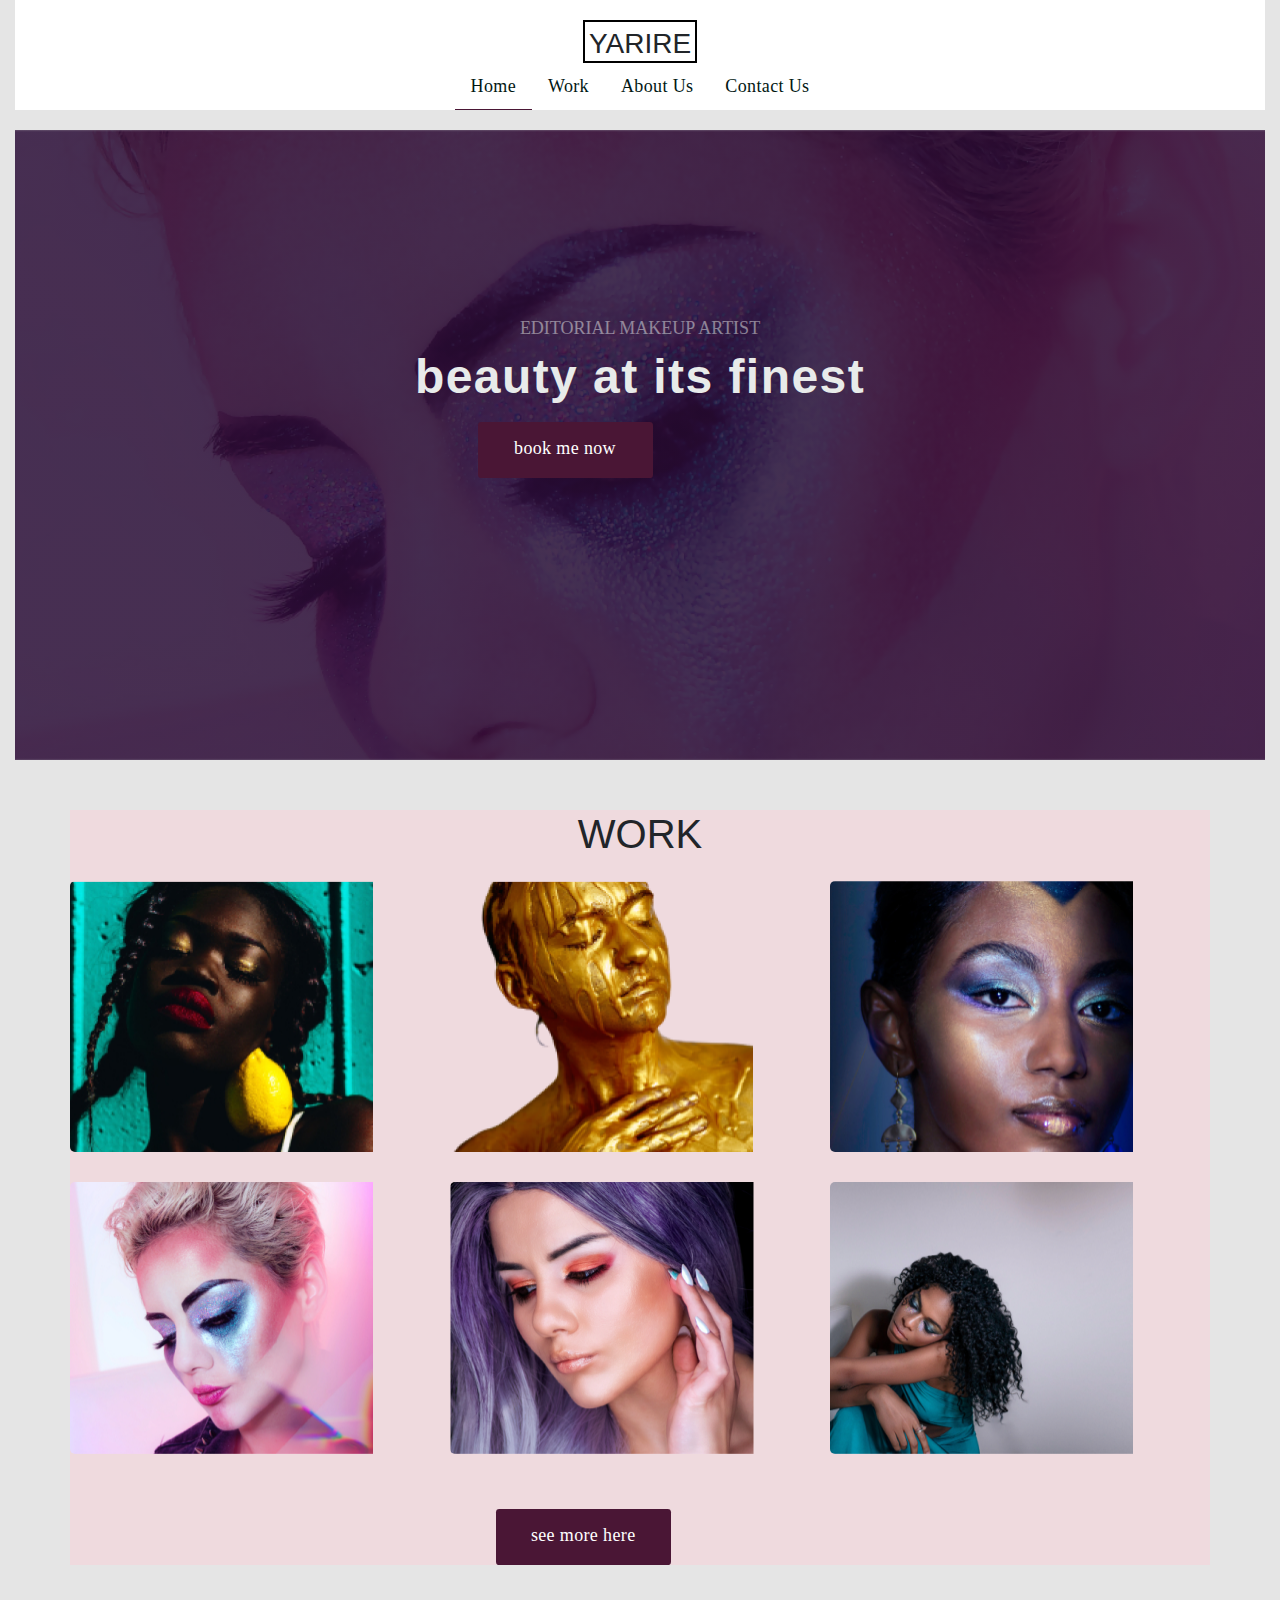
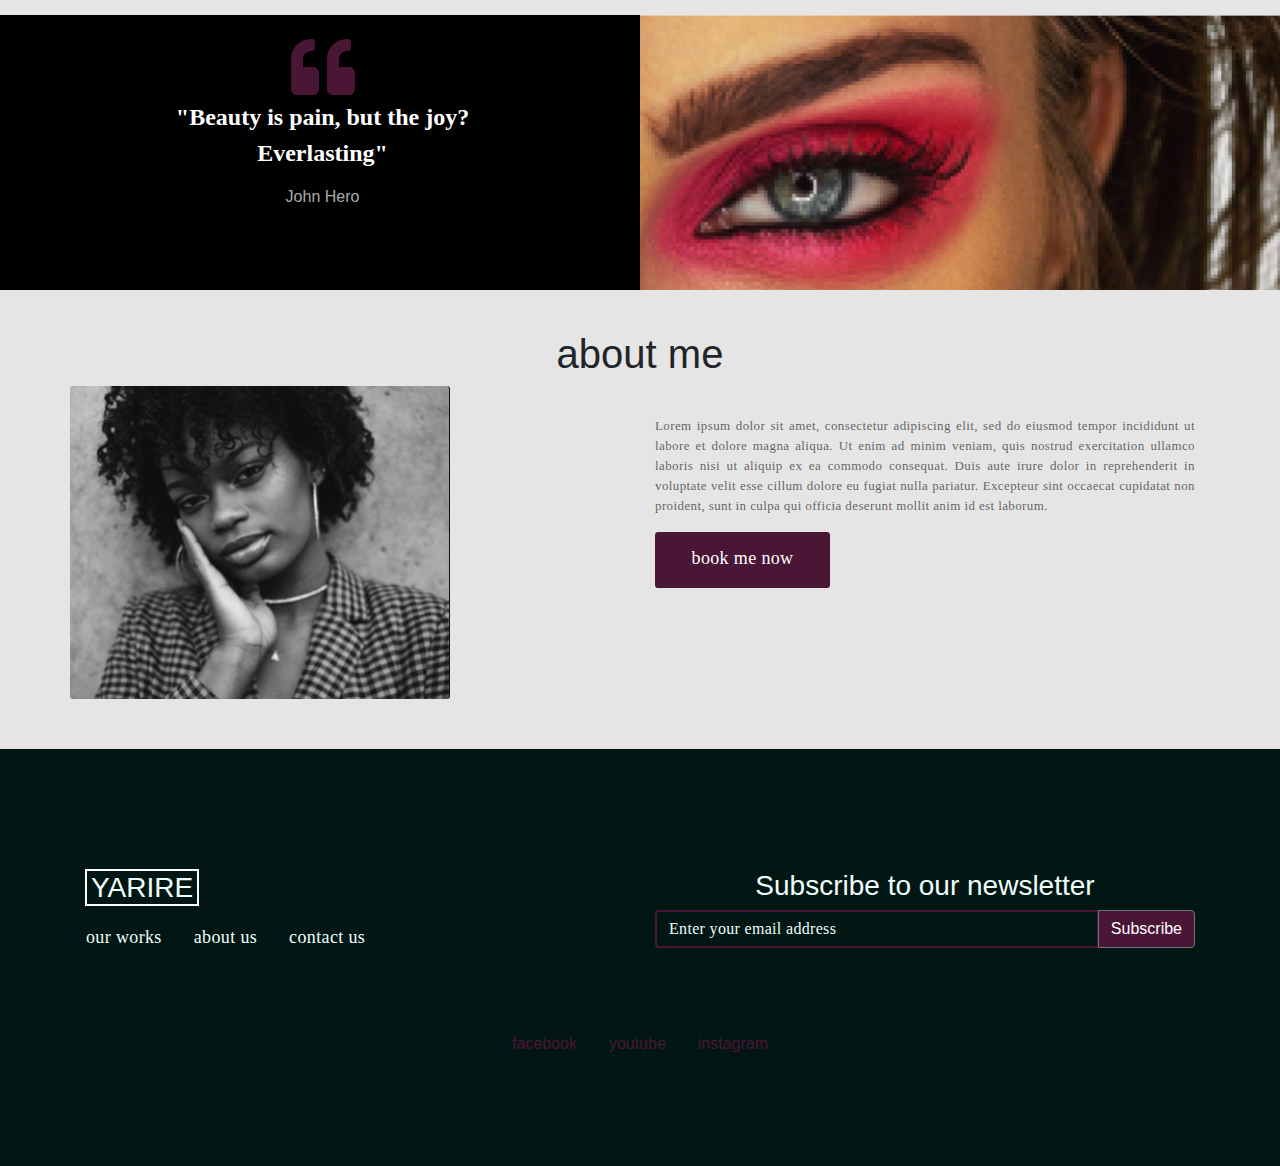
==== index.html @ 526dedab "will create yarire one page template" ====
<!DOCTYPE html>
<html lang="en">

<head>
    <meta charset="UTF-8">
    <meta name="viewport" content="width=device-width, initial-scale=1.0">
    <title>Yarire makeup studio</title>
    <link rel="stylesheet" href="assets/styles/bootstrap-css/bootstrap.min.css" type="text/css">
    <link rel="stylesheet" href="assets/styles/custom-css/main.css">
    <!-- <link href="https://fonts.googleapis.com/css2?family=Montserrat:wght@600&display=swap" rel="stylesheet"> -->
    <script src="assets/font-awesome/all.js"></script>
</head>

<body>
    <div class="container-fluid">
        <!-- header -->
        <header class="nav-header">

            <div class="container">
                <div class="row text-center logo">
                    <div class="col-sm-5 col-md-5 col-sm-5"></div>
                    <div class="col-lg-2 col-md-2 col-sm-2">
                        <h3 class="text-center header-title">YARIRE</h3>
                    </div>
                    <div class="col-sm-5 col-md-5 col-sm-5"></div>

                </div>
                <ul class="nav justify-content-center">
                    <li class="nav-item">
                        <a class="nav-link nav-active" href="#">home</a>
                    </li>
                    <li class="nav-item">
                        <a class="nav-link" href="#">work</a>
                    </li>
                    <li class="nav-item">
                        <a class="nav-link" href="#">about us</a>
                    </li>
                    <li class="nav-item">
                        <a class="nav-link" href="#">contact us</a>
                    </li>

                </ul>
            </div>
        </header>
        <!--- ############################# BANNER ########################## -->

        <div class="banner">
            <div class="banner-text">
                <h4 class="text-center">EDITORIAL MAKEUP ARTIST</h4>
                <p class="text-center">beauty at its finest</p>
                <a href="#" type="submit" class="text-center banner-btn">book me now</a>
            </div>
        </div>

        <!-- ############################# work ########################## -->
        <div class="container work">
            <h1 class="text-center">WORK</h1>
            <div class="row work-project">
                <div class="col-lg-4 col-md-4 col-sm-6 project project1"></div>
                <div class="col-lg-4 col-md-4 col-sm-6 project project2"></div>
                <div class="col-lg-4 col-md-4 col-sm-6 project project3"></div>
                <div class="col-lg-4 col-md-4 col-sm-6 project project4"></div>
                <div class="col-lg-4 col-md-4 col-sm-6 project project5"></div>
                <div class="col-lg-4 col-md-4 col-sm-6 project project6"></div>
            </div>
            <a href="#" type="submit" class="text-center flex-center">see more here</a>
        </div>

        <!-- ########advert ############################## -->
        <div class="advert row">
            <div class="col-lg-6 col-md-6 col-sm-6 advert-text text-center hide-mobile">
                <i class="fas fa-quote-left"></i>
                <p>"Beauty is pain, but the joy? <br>Everlasting"</p>
                <h6>John Hero</h6>
            </div>
            <div class="row advert-row">
                <div class="col-lg-4 col-md-4 col-sm-4 advert-text text-center" style="border: 1px solid red;">
                    <i class="fas fa-quote-left"></i>
                    <p>"Beauty is pain, but the joy? <br>Everlasting"</p>
                    <h6>John Hero</h6>
                </div>
            </div>
            <div class="col-lg-6 col-md-6 col-sm-6 advert-img"></div>
        </div>

        <!-- about us -->
        <div class="container about-us">
            <h1 class="text-center">about me</h1>
            <div class="row">
                <div class="col-lg-4 col-md-4 col-sm-12 about-img"></div>
                <div class="col-lg-2 col-md-2"></div>
                <div class="col-lg-6 col-md-6 col-sm-12 text-center about-text">
                    <!-- <h1 class="text-center">About Me</h1> -->
                    <p> Lorem ipsum dolor sit amet, consectetur adipiscing elit, sed do eiusmod
                        tempor incididunt ut
                        labore et dolore magna aliqua. Ut enim ad minim veniam, quis nostrud exercitation ullamco
                        laboris nisi ut aliquip ex ea commodo consequat. Duis aute irure dolor in reprehenderit in
                        voluptate velit esse cillum dolore eu fugiat nulla pariatur. Excepteur sint occaecat cupidatat
                        non proident, sunt in culpa qui officia deserunt mollit anim id est laborum.</p>
                    <a href="#" type="submit" class="banner-btn about-btn">book me now</a>
                </div>
            </div>
        </div>
    </div>



    <!-- footer -->
    <footer>
        <div class="row">
            <div class="col-lg-6 col-md-6 footer-left">
                <h3 class="text-center">YARIRE</h3>
                <div class="row">
                    <ul class="nav justify-content-center footer-left-nav">
                        <li class="nav-item">
                            <a class="nav-link" href="#">our works</a>
                        </li>
                        <li class="nav-item">
                            <a class="nav-link" href="#">about us</a>
                        </li>
                        <li class="nav-item">
                            <a class="nav-link" href="#">contact us</a>
                        </li>

                    </ul>
                </div>
            </div>
            <!-- <div class="col-lg-4 col-md-4"></div> -->
            <div class="col-lg-6 col-md-6  footer-right">
                <h3 class="text-center">Subscribe to our newsletter</h3>
                <form class="form-group ">
                    <div class="input-group mb-3 msg-form">
                        <input type="email" class="form-control" placeholder="Enter your email address"
                            aria-label="Recipient's username" aria-describedby="button-addon2">
                        <div class="input-group-append">
                            <button class="btn btn-outline-secondary msg-btn" type="button"
                                id="button-addon2">Subscribe</button>
                        </div>
                    </div>
                </form>
            </div>
        </div>

        <div class="container text-center footer-bottom">
            <!-- <div class="row"> -->
            <ul class="nav justify-content-center">
                <li class="nav-item">
                    <a class="nav-link" href="#">facebook</a>
                </li>
                <li class="nav-item">
                    <a class="nav-link" href="#">youtube</a>
                </li>
                <li class="nav-item">
                    <a class="nav-link" href="#">instagram</a>
                </li>

            </ul>
            <!-- </div> -->
        </div>

    </footer>

    <script src="assets/js/bootstrap-js/jquery.js">
    </script>
    <script src="assets/js/bootstrap-js/bootstrap.min.js">
    </script>
    <script src="assets/js/bootstrap-js/popper.js">
    </script>
</body>

</html>
---- assets/styles/custom-css/main.css ----
* {
    margin: 0;
    padding: 0;
    box-sizing: border-box !important;
}

body {
    background: #e5e5e5;
    /* overflow-x: hidden!important; */
    width: 100%
}

/* Navigations */
.nav-header {
    background: #fff;
    padding-top: 20px;
}

.header-title {
    border: 2px solid #000;
    max-width: 114px;
    margin: 0 auto;
    padding-top: 5px;
}

.container-fluid ul li a {
    font-family: "Jaldi";
    font-style: normal;
    font-weight: normal;
    font-size: 18px;
    line-height: 30px;
    letter-spacing: 0.02em;
    color: #021713;
    text-transform: capitalize;
}

.nav-active {
    border-bottom: 1px solid #4A1635;
    color: #4A1635;
}


/* banner */
.banner {
    height: 70vh;
    background: linear-gradient(rgba(41, 11, 51, 0.61), rgba(41, 11, 51, 0.61)),
        url('../../images/banner.png')center/cover no-repeat;
}

.banner h4 {
    font-family: "Montserrat";
    font-style: normal;
    font-weight: normal;
    font-size: 14px;
    line-height: 18px;
    color: #E8EBEA;
    opacity: 0.5;
}

.banner-text {
    padding-top: 50%;
}

.banner p {
    font-family: 'Montserrat', sans-serif;
    font-style: normal;
    font-weight: 600;
    font-size: 32px;
    line-height: 39px;
    letter-spacing: 0.03em;
    color: #E8EBEA;
}

.banner-btn,
.work a {
    width: 98px;
    margin: 0 auto;
    height: 38px;
    background: #4A1635;
    border-radius: 3.37277px;
    font-family: 'Montserrat';
    font-style: normal;
    font-weight: normal;
    font-size: 13px;
    line-height: 16px;
    letter-spacing: 0.02em;
    color: #FFFFFF;
    text-decoration: none;
    padding-top: 10px;
    margin-left: 33%;
}

@media screen and (min-width:576px) {
    .banner {
        margin-top: 20px;
    }

    .banner-text {
        padding-top: 15%;
    }

    .banner p {
        font-size: 48px;
        line-height: 59px;
    }

    .banner h4 {
        font-size: 18px;
        line-height: 22px;
    }

    .banner-btn,
    .work a {
        width: 175px;
        margin: 0 auto;
        height: 56px;
        font-style: normal;
        font-weight: normal;
        font-size: 18px;
        line-height: 22px;
        padding-top: 15px;
        margin-left: 37%;
    }
}


/* work */
.work {
    margin: 40px 0;
}

.project {
    width: 133px;
    height: 123.35px;
    transition: transform 2s;
    opacity: 1;
    display: block;
    margin: auto;
    border-radius: 5px;
}

.project:hover {
    transform: scale(1.2);
    cursor: pointer;
    opacity: 0.4;
}

.project1 {
    background-image: url("../../images/work-1.png");
    background-repeat: no-repeat;
    margin-top: 15px;
    margin-bottom: 15px;
}

.project2 {
    background-image: url("../../images/work-2.png");
    background-repeat: no-repeat;
    margin-left: 14px;
    margin-top: 15px;
    margin-bottom: 15px;
}

.project3 {
    background-image: url("../../images/work-3.png");
    background-repeat: no-repeat;
    margin-top: 15px;
    margin-bottom: 15px;
}

.project4 {
    background-image: url("../../images/work-4.png");
    background-repeat: no-repeat;
    margin-left: 14px;
    margin-top: 15px;
    margin-bottom: 15px;
}

.project5 {
    background-image: url("../../images/work-5.png");
    background-repeat: no-repeat;
    margin-top: 15px;
    margin-bottom: 15px;
}

.project6 {
    background-image: url("../../images/work-6.png");
    background-repeat: no-repeat;
    margin-left: 14px;
    margin-top: 15px;
    margin-bottom: 15px;
}

/* work at big screen */
@media screen and (min-width:772px) {
    .work {
        background: rgba(243, 212, 218, 0.68);
        margin: 50px auto;
    }

    .work a {
        margin-top: 40px;
    }

    .project {
        width: 303px;
        height: 271.69px;
        display: block;
        margin: 15px auto;
        ;
    }

    .project:hover {
        transform: scale(0.85);
    }
}

/* advert */
.advert {
    height: 140px;
    background: url('../../images/work-advert.png')center/cover no-repeat;
}

.advert-text {
    background: #000;
    padding-top: 20px;
    padding-right: 10px;
}

.advert-text p {
    font-family: Open Sans;
    font-style: normal;
    font-weight: bold;
    font-size: 16px;
    line-height: 24px;
    color: #fff;
}

.hide-mobile {
    display: none;
}

.advert-text h6 {
    color: rgba(255, 255, 255, 0.68);
}

.advert-text .fa-quote-left {
    font-family: "Montserrat";
    font-style: normal;
    font-weight: bold;
    font-size: 28px;
    line-height: 36px;
    text-align: center;
    letter-spacing: 0.03em;
    color: #4A1635
}

/* advert at big screen */
@media screen and (min-width:772px) {
    .advert {
        height: 275.3px;
    }

    .advert-row {
        display: none;
    }

    .advert-text p {
        font-size: 24px;
        line-height: 36px;
    }

    .advert-text .fa-quote-left {
        font-size: 64px;
        line-height: 36px;
    }

    .hide-mobile {
        display: block;
    }
}

/* about us */
.about-us {
    margin-top: 40px;
}

.about-img {
    width: 253.05px;
    height: 312.45px;
    background: url("../../images/about-img.png")center/cover no-repeat;
    transition: transform 1s ease-in-out;
    margin: auto;
    border-right: 1.3px solid #021713;
    border-radius: 3px;
}

.about-img:hover {
    transform: scale(0.8);
    cursor: pointer;
}

.about-text p {
    font-family: Open Sans;
    font-style: normal;
    font-weight: normal;
    font-size: 13px;
    line-height: 20px;
    letter-spacing: 0.03em;
    color: rgba(0, 0, 0, 0.6);
    text-align: justify;
    padding-top: 30px
}

* a {
    text-decoration: none !important;
}

@media screen and (min-width:772px) {
    .about-btn {
        margin: auto;
        float: left
    }
}

footer {
    height: 417px;
    background: #021713;
    margin-top: 50px;
}

footer h3 {
    margin-top: 120px;
    color: #effffc
}

.footer-left {
    padding-left: 100px
}

.footer-right {
    padding-right: 100px;
}

.footer-left h3 {
    border: 2px solid #fff;
    width: 114px;
    margin-left: 0;
    margin-right: 0
}

.footer-right input {
    border: 2px solid #4A1635;
    ;
    background: #021713;
}

.footer-right input::placeholder {
    font-family: Open Sans;
    font-style: normal;
    font-weight: normal;
    font-size: 16px;
    line-height: 22px;
    letter-spacing: 0.02em;
    color: #EFFFFC;
}

.msg-btn {
    background: #4A1635;
    color: #FFF
}

.footer-left-nav a {
    color: #effffc !important;
    font-style: normal;
    font-weight: normal;
    font-size: 18px;
    line-height: 30px;
    letter-spacing: 0.02em;
    font-family: "jardi";
}


.footer-bottom {
    padding-top: 60px;
}

.footer-bottom li a {
    color: #4A1635 !important;
}
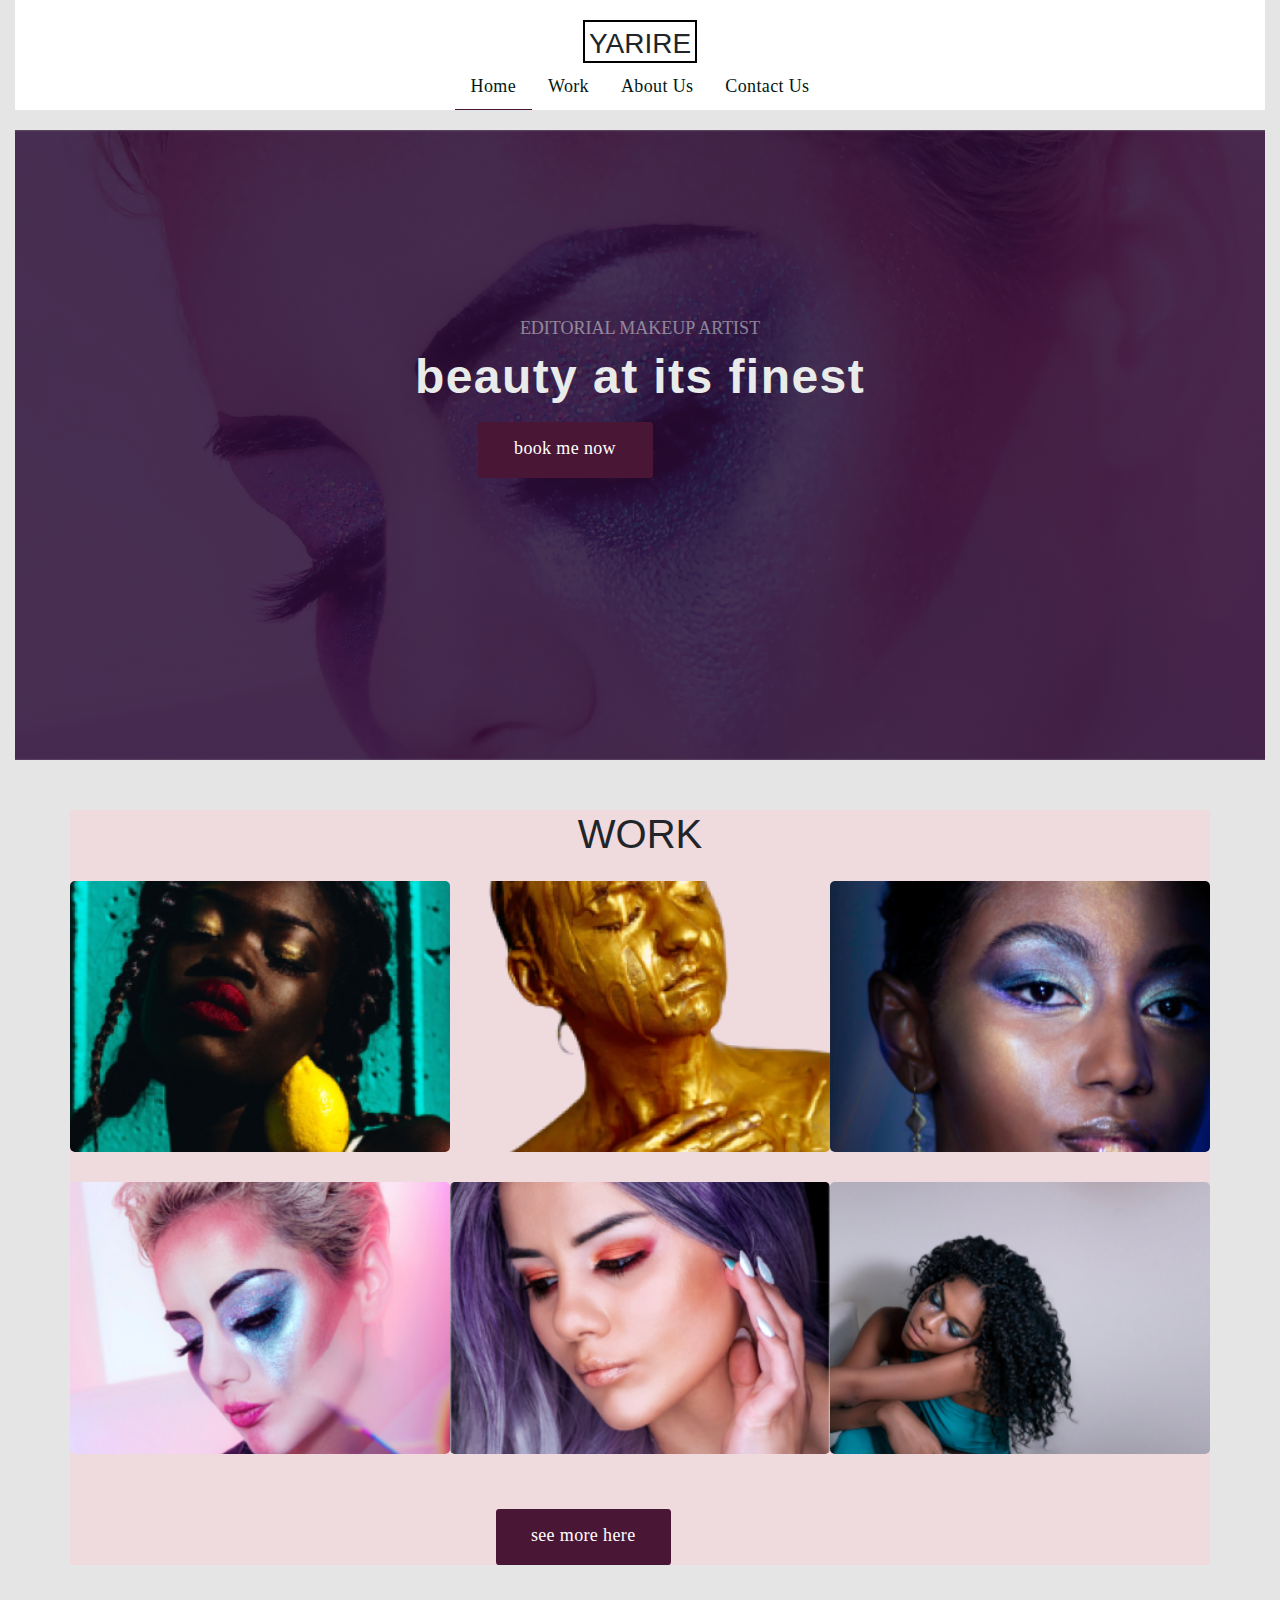
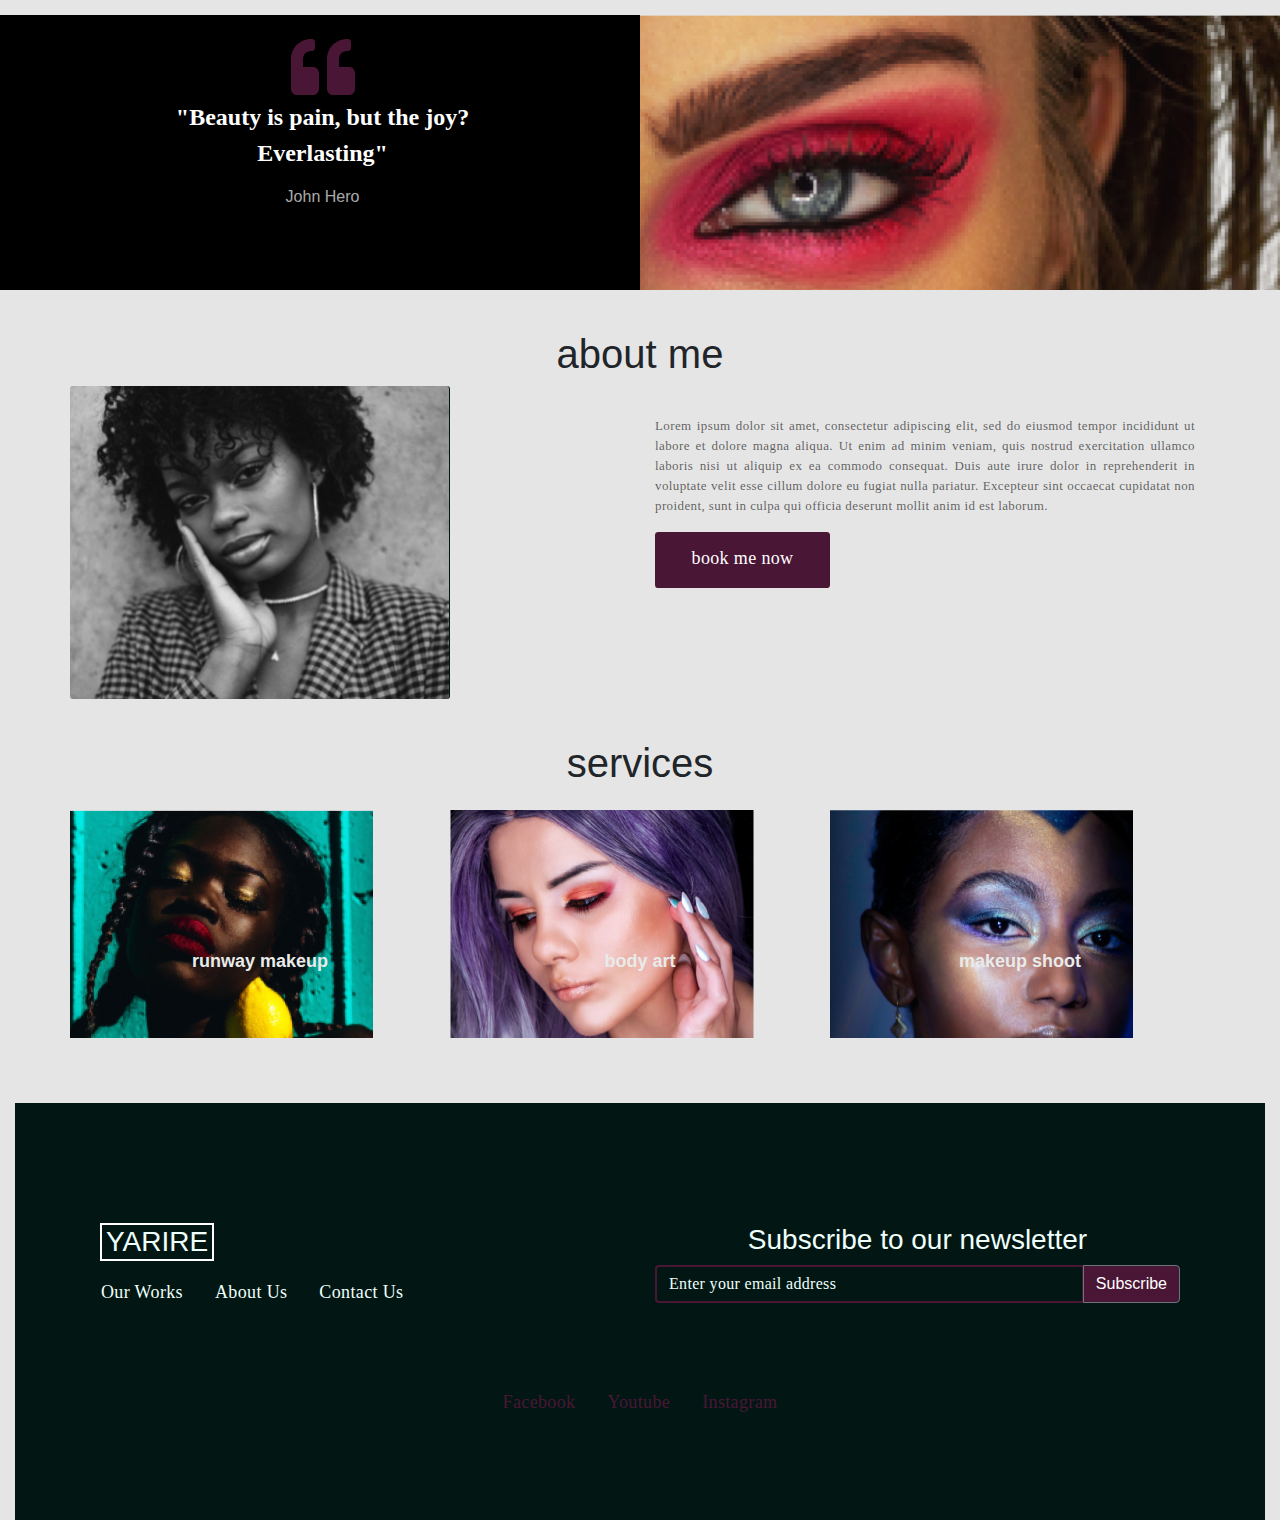
==== commit 2728e0c7: "will uodate the page" ====
--- a/index.html
+++ b/index.html
@@ -101,64 +101,81 @@
                 </div>
             </div>
         </div>
+
+        <div class="container services">
+            <h1 class="text-center">services</h1>
+            <div class="row">
+                <div class="col-sm-4 col-md-4 col-lg-4 service service1 ">
+                    <p class="text-center">runway makeup</p>
+                </div>
+                <div class="col-sm-4 col-md-4 col-lg-4 service service2">
+                    <p class="text-center">body art</p>
+                </div>
+                <div class="col-sm-4 col-md-4 col-lg-4 service service3">
+                    <p class="text-center">makeup shoot</p>
+                </div>
+            </div>
+        </div>
+
+        <!-- footer -->
+        <footer>
+            <div class="row">
+                <div class="col-lg-6 col-md-6 footer-left">
+                    <h3 class="text-center">YARIRE</h3>
+                    <div class="row">
+                        <ul class="nav justify-content-center footer-left-nav">
+                            <li class="nav-item">
+                                <a class="nav-link" href="#">our works</a>
+                            </li>
+                            <li class="nav-item">
+                                <a class="nav-link" href="#">about us</a>
+                            </li>
+                            <li class="nav-item">
+                                <a class="nav-link" href="#">contact us</a>
+                            </li>
+
+                        </ul>
+                    </div>
+                </div>
+                <!-- <div class="col-lg-4 col-md-4"></div> -->
+                <div class="col-lg-6 col-md-6  footer-right">
+                    <h3 class="text-center">Subscribe to our newsletter</h3>
+                    <form class="form-group ">
+                        <div class="input-group mb-3 msg-form">
+                            <input type="email" class="form-control" placeholder="Enter your email address"
+                                aria-label="Recipient's username" aria-describedby="button-addon2">
+                            <div class="input-group-append">
+                                <button class="btn btn-outline-secondary msg-btn" type="button"
+                                    id="button-addon2">Subscribe</button>
+                            </div>
+                        </div>
+                    </form>
+                </div>
+            </div>
+
+            <div class="container text-center footer-bottom">
+                <!-- <div class="row"> -->
+                <ul class="nav justify-content-center">
+                    <li class="nav-item">
+                        <a class="nav-link" href="#">facebook</a>
+                    </li>
+                    <li class="nav-item">
+                        <a class="nav-link" href="#">youtube</a>
+                    </li>
+                    <li class="nav-item">
+                        <a class="nav-link" href="#">instagram</a>
+                    </li>
+
+                </ul>
+                <!-- </div> -->
+            </div>
+
+        </footer>
     </div>
 
 
 
-    <!-- footer -->
-    <footer>
-        <div class="row">
-            <div class="col-lg-6 col-md-6 footer-left">
-                <h3 class="text-center">YARIRE</h3>
-                <div class="row">
-                    <ul class="nav justify-content-center footer-left-nav">
-                        <li class="nav-item">
-                            <a class="nav-link" href="#">our works</a>
-                        </li>
-                        <li class="nav-item">
-                            <a class="nav-link" href="#">about us</a>
-                        </li>
-                        <li class="nav-item">
-                            <a class="nav-link" href="#">contact us</a>
-                        </li>
 
-                    </ul>
-                </div>
-            </div>
-            <!-- <div class="col-lg-4 col-md-4"></div> -->
-            <div class="col-lg-6 col-md-6  footer-right">
-                <h3 class="text-center">Subscribe to our newsletter</h3>
-                <form class="form-group ">
-                    <div class="input-group mb-3 msg-form">
-                        <input type="email" class="form-control" placeholder="Enter your email address"
-                            aria-label="Recipient's username" aria-describedby="button-addon2">
-                        <div class="input-group-append">
-                            <button class="btn btn-outline-secondary msg-btn" type="button"
-                                id="button-addon2">Subscribe</button>
-                        </div>
-                    </div>
-                </form>
-            </div>
-        </div>
-
-        <div class="container text-center footer-bottom">
-            <!-- <div class="row"> -->
-            <ul class="nav justify-content-center">
-                <li class="nav-item">
-                    <a class="nav-link" href="#">facebook</a>
-                </li>
-                <li class="nav-item">
-                    <a class="nav-link" href="#">youtube</a>
-                </li>
-                <li class="nav-item">
-                    <a class="nav-link" href="#">instagram</a>
-                </li>
-
-            </ul>
-            <!-- </div> -->
-        </div>
-
-    </footer>
 
     <script src="assets/js/bootstrap-js/jquery.js">
     </script>
--- a/assets/styles/custom-css/main.css
+++ b/assets/styles/custom-css/main.css
@@ -137,6 +137,8 @@
     display: block;
     margin: auto;
     border-radius: 5px;
+    background-position: center;
+    background-size: cover;
 }
 
 .project:hover {
@@ -184,7 +186,6 @@
 
 .project6 {
     background-image: url("../../images/work-6.png");
-    background-repeat: no-repeat;
     margin-left: 14px;
     margin-top: 15px;
     margin-bottom: 15px;
@@ -386,4 +387,41 @@
 
 .footer-bottom li a {
     color: #4A1635 !important;
+}
+
+.services {
+    margin-top: 40px;
+}
+
+.service {
+    width: 286px;
+    height: 228.29px;
+    display: block;
+    margin: 15px auto;
+    background-repeat: no-repeat;
+}
+.service p{
+    font-weight: 600;
+    font-size: 18px;
+    line-height: 22px;
+    color: #E8EBEA;
+    padding-top: 40%;
+}
+
+.service1 {
+    background-image: url("../../images/work-1.png");
+}
+
+.service2 {
+    background-image: url("../../images/work-5.png");
+}
+
+.service3 {
+    background-image: url("../../images/work-3.png");
+}
+
+@media screen and (min-width:576px) {
+    /* .service {
+        margin: 15px 10px;
+    } */
 }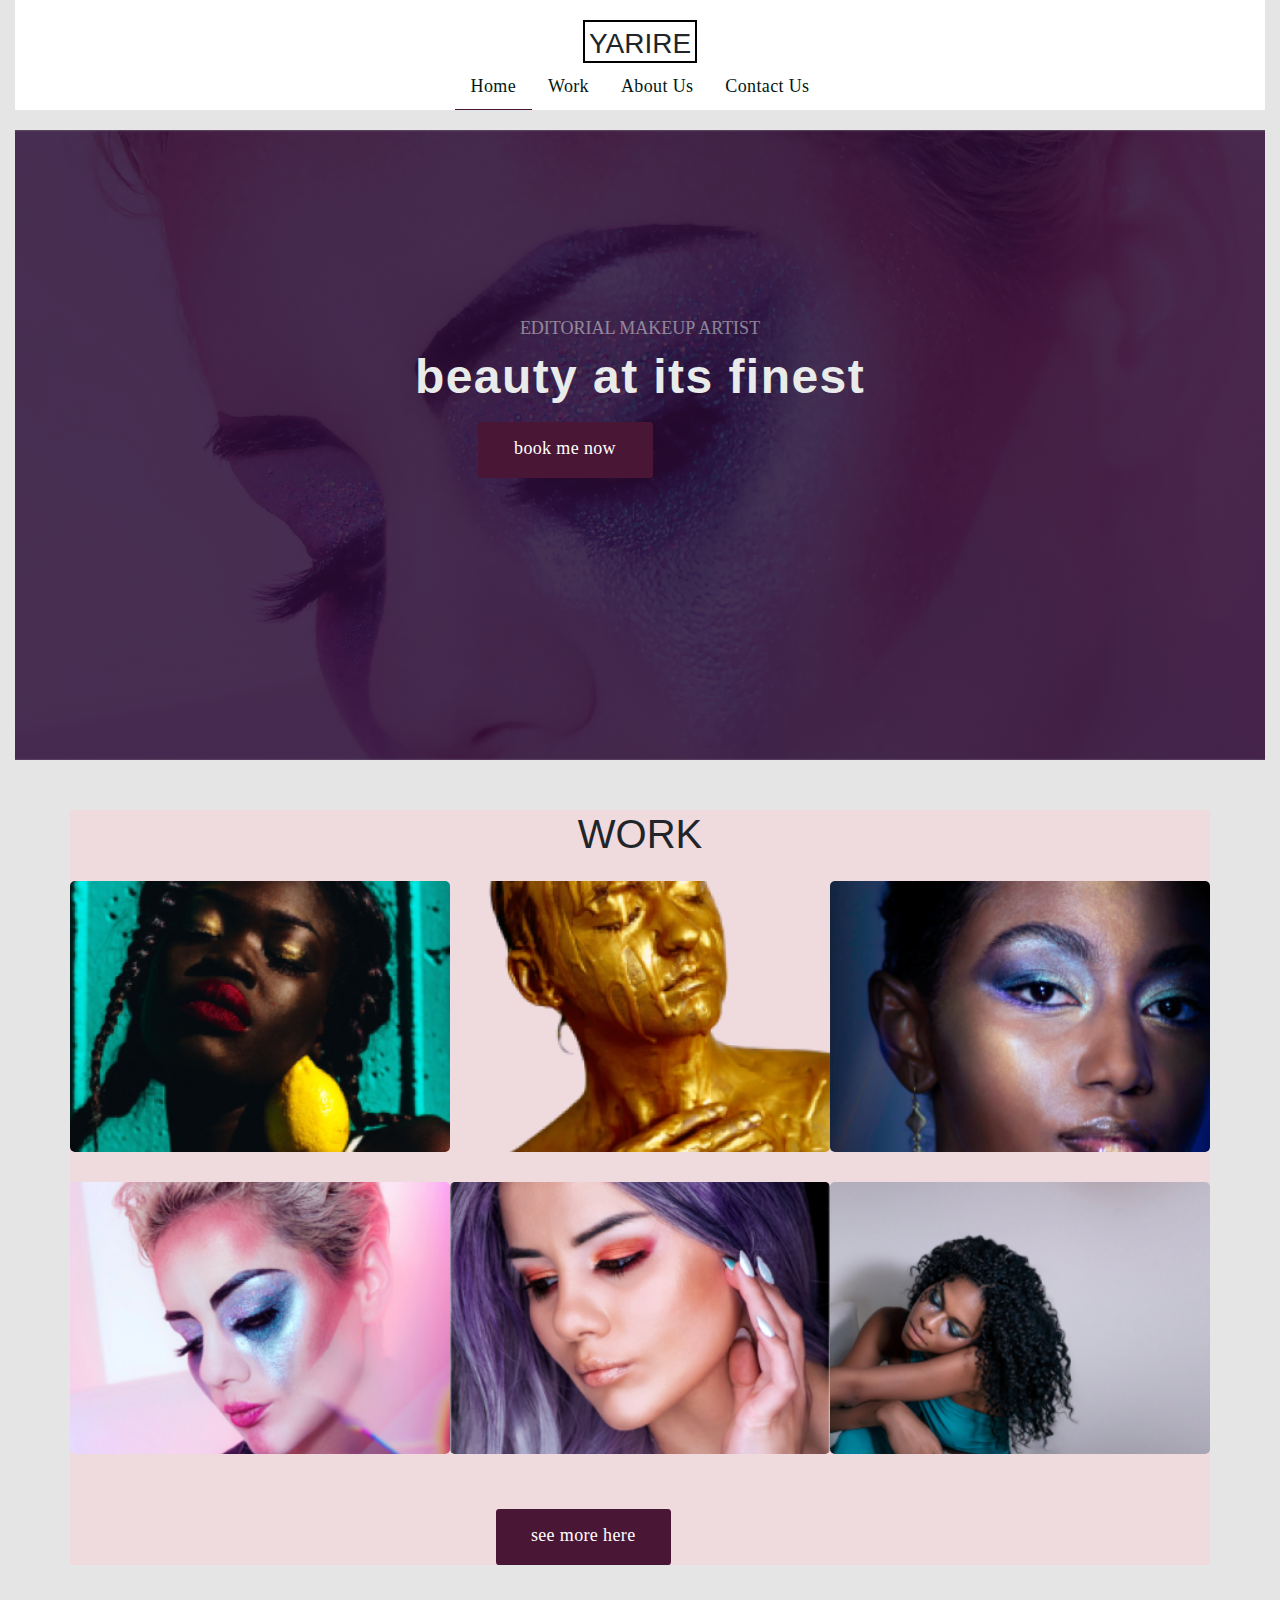
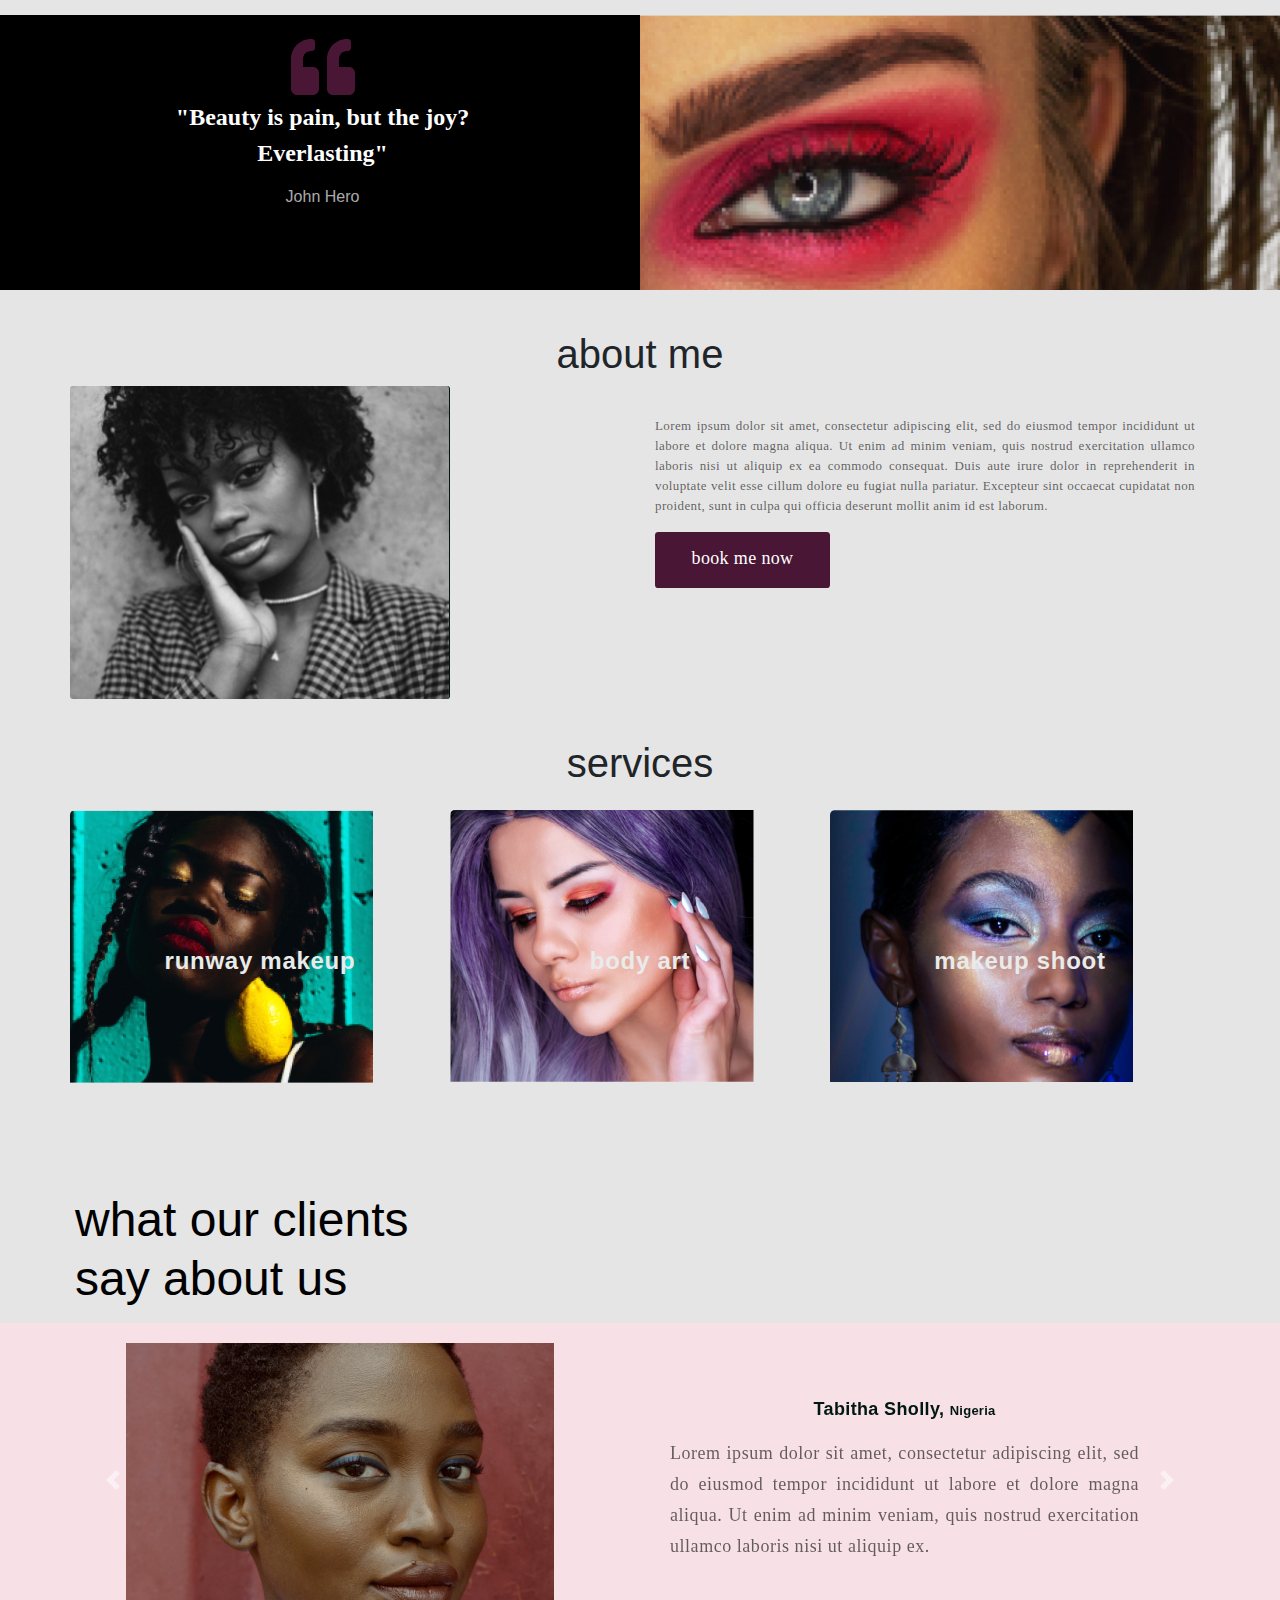
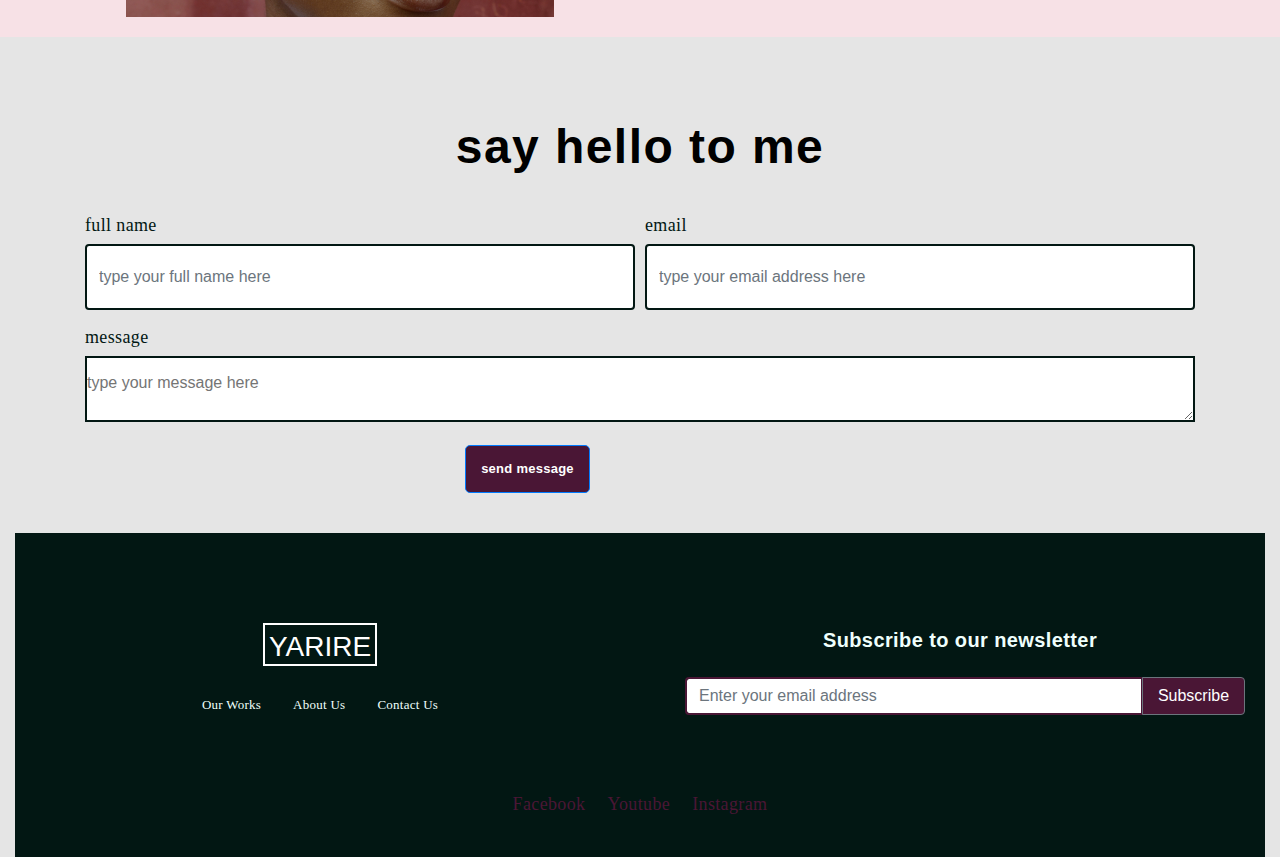
==== commit e2c73d47: "my template is ready for review" ====
--- a/index.html
+++ b/index.html
@@ -2,11 +2,11 @@
 <html lang="en">
 
 <head>
-    <meta charset="UTF-8">
-    <meta name="viewport" content="width=device-width, initial-scale=1.0">
+    <meta charset="UTF-8" />
+    <meta name="viewport" content="width=device-width, initial-scale=1.0" />
     <title>Yarire makeup studio</title>
-    <link rel="stylesheet" href="assets/styles/bootstrap-css/bootstrap.min.css" type="text/css">
-    <link rel="stylesheet" href="assets/styles/custom-css/main.css">
+    <link rel="stylesheet" href="assets/styles/bootstrap-css/bootstrap.min.css" type="text/css" />
+    <link rel="stylesheet" href="assets/styles/custom-css/main.css" />
     <!-- <link href="https://fonts.googleapis.com/css2?family=Montserrat:wght@600&display=swap" rel="stylesheet"> -->
     <script src="assets/font-awesome/all.js"></script>
 </head>
@@ -15,7 +15,6 @@
     <div class="container-fluid">
         <!-- header -->
         <header class="nav-header">
-
             <div class="container">
                 <div class="row text-center logo">
                     <div class="col-sm-5 col-md-5 col-sm-5"></div>
@@ -23,7 +22,6 @@
                         <h3 class="text-center header-title">YARIRE</h3>
                     </div>
                     <div class="col-sm-5 col-md-5 col-sm-5"></div>
-
                 </div>
                 <ul class="nav justify-content-center">
                     <li class="nav-item">
@@ -38,7 +36,6 @@
                     <li class="nav-item">
                         <a class="nav-link" href="#">contact us</a>
                     </li>
-
                 </ul>
             </div>
         </header>
@@ -70,13 +67,13 @@
         <div class="advert row">
             <div class="col-lg-6 col-md-6 col-sm-6 advert-text text-center hide-mobile">
                 <i class="fas fa-quote-left"></i>
-                <p>"Beauty is pain, but the joy? <br>Everlasting"</p>
+                <p>"Beauty is pain, but the joy? <br />Everlasting"</p>
                 <h6>John Hero</h6>
             </div>
             <div class="row advert-row">
                 <div class="col-lg-4 col-md-4 col-sm-4 advert-text text-center" style="border: 1px solid red;">
                     <i class="fas fa-quote-left"></i>
-                    <p>"Beauty is pain, but the joy? <br>Everlasting"</p>
+                    <p>"Beauty is pain, but the joy? <br />Everlasting"</p>
                     <h6>John Hero</h6>
                 </div>
             </div>
@@ -91,12 +88,15 @@
                 <div class="col-lg-2 col-md-2"></div>
                 <div class="col-lg-6 col-md-6 col-sm-12 text-center about-text">
                     <!-- <h1 class="text-center">About Me</h1> -->
-                    <p> Lorem ipsum dolor sit amet, consectetur adipiscing elit, sed do eiusmod
-                        tempor incididunt ut
-                        labore et dolore magna aliqua. Ut enim ad minim veniam, quis nostrud exercitation ullamco
-                        laboris nisi ut aliquip ex ea commodo consequat. Duis aute irure dolor in reprehenderit in
-                        voluptate velit esse cillum dolore eu fugiat nulla pariatur. Excepteur sint occaecat cupidatat
-                        non proident, sunt in culpa qui officia deserunt mollit anim id est laborum.</p>
+                    <p>
+                        Lorem ipsum dolor sit amet, consectetur adipiscing elit, sed do
+                        eiusmod tempor incididunt ut labore et dolore magna aliqua. Ut
+                        enim ad minim veniam, quis nostrud exercitation ullamco laboris
+                        nisi ut aliquip ex ea commodo consequat. Duis aute irure dolor in
+                        reprehenderit in voluptate velit esse cillum dolore eu fugiat
+                        nulla pariatur. Excepteur sint occaecat cupidatat non proident,
+                        sunt in culpa qui officia deserunt mollit anim id est laborum.
+                    </p>
                     <a href="#" type="submit" class="banner-btn about-btn">book me now</a>
                 </div>
             </div>
@@ -105,7 +105,7 @@
         <div class="container services">
             <h1 class="text-center">services</h1>
             <div class="row">
-                <div class="col-sm-4 col-md-4 col-lg-4 service service1 ">
+                <div class="col-sm-4 col-md-4 col-lg-4 service service1">
                     <p class="text-center">runway makeup</p>
                 </div>
                 <div class="col-sm-4 col-md-4 col-lg-4 service service2">
@@ -117,11 +117,86 @@
             </div>
         </div>
 
+        <!-- <div class="container-fluid"> -->
+        <h1 class="testimonial-title text-left">
+            what our clients <br />
+            say about us
+        </h1>
+        <div class="row testimonial row-carousel">
+            <div id="carouselExampleCaptions" class="carousel slide" data-ride="carousel">
+                <ol class="carousel-indicators">
+                    <li data-target="#carouselExampleCaptions" data-slide-to="0" class="active"></li>
+                    <li data-target="#carouselExampleCaptions" data-slide-to="1"></li>
+                    <li data-target="#carouselExampleCaptions" data-slide-to="2"></li>
+                </ol>
+                <div class="carousel-inner">
+                    <div class="carousel-item active">
+                        <div class="row">
+                            <div class="col-lg-1 col-md-1"></div>
+                            <div class="col-lg-3 col-md-3 col-sm-12 car-img">
+                                <img src="./assets/images/testimony.png" class="d-block" alt="" />
+                            </div>
+                            <div class="col-lg-2 col-md-2"></div>
+                            <div class="col-lg-5 col-md-5 col-sm-10 car-text-cont">
+                                <h5 class="text-center">Tabitha Sholly, <span>Nigeria</span></h5>
+                                <p class="car-text">
+                                    Lorem ipsum dolor sit amet, consectetur adipiscing elit, sed
+                                    do eiusmod tempor incididunt ut labore et dolore magna
+                                    aliqua. Ut enim ad minim veniam, quis nostrud exercitation
+                                    ullamco laboris nisi ut aliquip ex.
+                                </p>
+                            </div>
+                            <div class="col-lg-1 col-md-1"></div>
+                        </div>
+                    </div>
+                </div>
+                <a class="carousel-control-prev" href="#carouselExampleCaptions" role="button" data-slide="prev">
+                    <span class="carousel-control-prev-icon prev" aria-hidden="true"></span>
+                </a>
+                <a class="carousel-control-next" href="#carouselExampleCaptions" role="button" data-slide="next">
+                    <span class="carousel-control-next-icon next" aria-hidden="true"></span>
+                </a>
+            </div>
+        </div>
+
+        <!-- contact -->
+        <!-- contact us -->
+        <div class="row">
+            <div class="container contact-us">
+
+                <h1 class="text-center">say hello to me</h1>
+                <form>
+                    <div class="form-row">
+                        <div class="form-group col-md-6 mb-3">
+                            <label for="inputName">full name</label>
+                            <input type="text" class="form-control" id="inputName"
+                                placeholder="type your full name here">
+                        </div>
+                        <div class="form-group col-md-6 mb-3">
+                            <label for="inputEmail4">email</label>
+                            <input type="email" class="form-control" id="inputEmail4"
+                                placeholder="type your email address here">
+                        </div>
+                    </div>
+                    <div class="form-group mb-3">
+                        <label for="message">message</label>
+                        <textarea name="message" id="message" cols="100" rows="1"
+                            placeholder="type your message here"></textarea>
+                    </div>
+                    <div class="row">
+                        <div class="col-4 offset-4">
+                            <button type="submit" class="btn btn-primary">send message</button>
+                        </div>
+                    </div>
+                </form>
+
+            </div>
+        </div>
         <!-- footer -->
         <footer>
-            <div class="row">
-                <div class="col-lg-6 col-md-6 footer-left">
-                    <h3 class="text-center">YARIRE</h3>
+            <div class="row footer-row-top" >
+                <div class="col-lg-6 col-md-6 col-sm-12 footer-left">
+                    <h3 class="text-center header-title footer-title text-white">YARIRE</h3>
                     <div class="row">
                         <ul class="nav justify-content-center footer-left-nav">
                             <li class="nav-item">
@@ -138,7 +213,7 @@
                     </div>
                 </div>
                 <!-- <div class="col-lg-4 col-md-4"></div> -->
-                <div class="col-lg-6 col-md-6  footer-right">
+                <div class="col-lg-6 col-md-6 col-sm-12 footer-right">
                     <h3 class="text-center">Subscribe to our newsletter</h3>
                     <form class="form-group ">
                         <div class="input-group mb-3 msg-form">
@@ -173,16 +248,9 @@
         </footer>
     </div>
 
-
-
-
-
-    <script src="assets/js/bootstrap-js/jquery.js">
-    </script>
-    <script src="assets/js/bootstrap-js/bootstrap.min.js">
-    </script>
-    <script src="assets/js/bootstrap-js/popper.js">
-    </script>
+    <script src="assets/js/bootstrap-js/jquery.js"></script>
+    <script src="assets/js/bootstrap-js/bootstrap.min.js"></script>
+    <script src="assets/js/bootstrap-js/popper.js"></script>
 </body>
 
 </html>--- a/assets/styles/custom-css/main.css
+++ b/assets/styles/custom-css/main.css
@@ -207,7 +207,7 @@
         height: 271.69px;
         display: block;
         margin: 15px auto;
-        ;
+        padding: 10px
     }
 
     .project:hover {
@@ -323,71 +323,6 @@
     }
 }
 
-footer {
-    height: 417px;
-    background: #021713;
-    margin-top: 50px;
-}
-
-footer h3 {
-    margin-top: 120px;
-    color: #effffc
-}
-
-.footer-left {
-    padding-left: 100px
-}
-
-.footer-right {
-    padding-right: 100px;
-}
-
-.footer-left h3 {
-    border: 2px solid #fff;
-    width: 114px;
-    margin-left: 0;
-    margin-right: 0
-}
-
-.footer-right input {
-    border: 2px solid #4A1635;
-    ;
-    background: #021713;
-}
-
-.footer-right input::placeholder {
-    font-family: Open Sans;
-    font-style: normal;
-    font-weight: normal;
-    font-size: 16px;
-    line-height: 22px;
-    letter-spacing: 0.02em;
-    color: #EFFFFC;
-}
-
-.msg-btn {
-    background: #4A1635;
-    color: #FFF
-}
-
-.footer-left-nav a {
-    color: #effffc !important;
-    font-style: normal;
-    font-weight: normal;
-    font-size: 18px;
-    line-height: 30px;
-    letter-spacing: 0.02em;
-    font-family: "jardi";
-}
-
-
-.footer-bottom {
-    padding-top: 60px;
-}
-
-.footer-bottom li a {
-    color: #4A1635 !important;
-}
 
 .services {
     margin-top: 40px;
@@ -399,8 +334,15 @@
     display: block;
     margin: 15px auto;
     background-repeat: no-repeat;
-}
-.service p{
+    transition: transform 1s ease-in-out;
+    border-radius: 5px;
+}
+
+.service:hover {
+    transform: scale(0.8)
+}
+
+.service p {
     font-weight: 600;
     font-size: 18px;
     line-height: 22px;
@@ -421,7 +363,231 @@
 }
 
 @media screen and (min-width:576px) {
-    /* .service {
-        margin: 15px 10px;
-    } */
-}+    .service {
+        width: 300px;
+        height: 350px;
+        border-radius: 5px
+    }
+
+    .service p {
+        font-size: 24px;
+        letter-spacing: 0.03em;
+        /* padding-top: 30%; */
+    }
+
+    .service:hover {
+        transform: scale(0.8)
+    }
+}
+
+/* testimonials */
+.testimonial-title {
+    font-size: 32px;
+    line-height: 39px;
+    color: #000;
+    text-align: left;
+    margin: 15px 0 15px 0;
+}
+
+.d-block {
+    width: 286px;
+    height: 192px;
+    margin: auto;
+    display: block
+}
+
+.car-text-cont h5 {
+    font-weight: bold;
+    font-size: 18px;
+    line-height: 22px;
+    letter-spacing: 0.02em;
+    color: #021713;
+    padding-top: 15px;
+    ;
+}
+
+.car-text-cont h5 span {
+    font-size: 13px;
+    line-height: 16px;
+    letter-spacing: 0.02em;
+    color: #021713;
+}
+
+.car-text-cont p {
+    font-family: "Open Sans";
+    font-style: normal;
+    font-weight: normal;
+    font-size: 13px;
+    line-height: 20px;
+    text-align: center;
+    letter-spacing: 0.03em;
+    color: rgba(0, 0, 0, 0.6);
+    padding: 10px 15px
+}
+
+.row-carousel {
+    padding: 20px;
+    background: #F7E1E6;
+}
+
+@media screen and (min-width:620px) {
+    .d-block {
+        width: 430px;
+        height: 274px;
+    }
+
+    .car-text-cont p {
+        font-size: 18px;
+        line-height: 31px;
+        text-align: justify;
+    }
+
+    .car-text-cont {
+        padding-top: 40px;
+    }
+
+    .testimonial-title {
+        text-align: left;
+        margin: 15px 0 15px 0;
+        padding-left: 60px;
+        font-size: 48px;
+        line-height: 59px;
+    }
+}
+
+/* #################CONTACT US ############### */
+.contact-us {
+    margin: 40px auto
+}
+
+.contact-us h1 {
+    padding-top: 40px;
+    padding-bottom: 30px;
+    font-weight: 600;
+    font-size: 32px;
+    line-height: 39px;
+    letter-spacing: 0.03em;
+    color: #000000;
+}
+
+.contact-us label {
+    font-family: "Montserrat";
+    font-style: normal;
+    font-size: 13px;
+    line-height: 16px;
+    letter-spacing: 0.02em;
+    color: #021713;
+}
+
+textarea {
+    width: 100%
+}
+
+textarea::placeholder {
+    padding-top: 13px;
+}
+
+.contact-us input,
+.contact-us textarea {
+    border: 2px solid #021713;
+    box-sizing: border-box;
+    height: 40px;
+}
+
+.contact-us form button {
+    width: 125px;
+    height: 48.26px;
+    background: #4A1635;
+    border-radius: 5px;
+    font-weight: bold;
+    font-size: 13px;
+    line-height: 16px;
+    color: #fff;
+    letter-spacing: 0.02em;
+}
+
+@media screen and (min-width:600px) {
+    .contact-us h1 {
+        font-size: 48px;
+        line-height: 59px;
+    }
+
+    .contact-us label {
+        font-size: 18px;
+        line-height: 22px;
+    }
+
+    .contact-us input,
+    .contact-us textarea {
+        height: 66px;
+    }
+}
+
+/* footer */
+footer {
+    /* height: 417px; */
+    background: #021713;
+}
+
+.footer-title {
+    margin-top: 20px;
+    border: 2px solid #fff;
+}
+
+.footer-left ul {
+    margin: 0 auto;
+    padding-top: 20px;
+}
+
+.footer-left ul li a {
+    font-family: "Jaldi";
+    font-style: normal;
+    font-weight: normal;
+    font-size: 13px;
+    line-height: 22px;
+    letter-spacing: 0.02em;
+    color: #EFFFFC;
+}
+
+.footer-right h3 {
+    font-style: normal;
+    font-weight: 600;
+    font-size: 20px;
+    line-height: 24px;
+    letter-spacing: 0.02em;
+    color: #EFFFFC;
+    margin-top: 25px;
+    margin-bottom: 25px
+}
+
+.msg-btn {
+    background: #4A1635;
+    color: #FFF;
+    width: 103.08px;
+    margin-right: 20px;
+}
+
+.footer-right input {
+    border: 2px solid #4A1635;
+    width: 150px;
+    margin-left: 30px
+}
+
+.footer-bottom ul{
+    margin-top: 50px;
+    padding-bottom: 30px;
+}
+.footer-bottom ul li {
+   margin: 0 -5px 0 -5px
+}
+.footer-bottom li a {
+    color: #4A1635!important;
+    font-size: 10px;
+    line-height: 13px;
+    letter-spacing: 0.02em;
+}
+@media screen and (min-width:600px){
+    .footer-row-top{
+        padding-top: 70px;
+    }
+}
